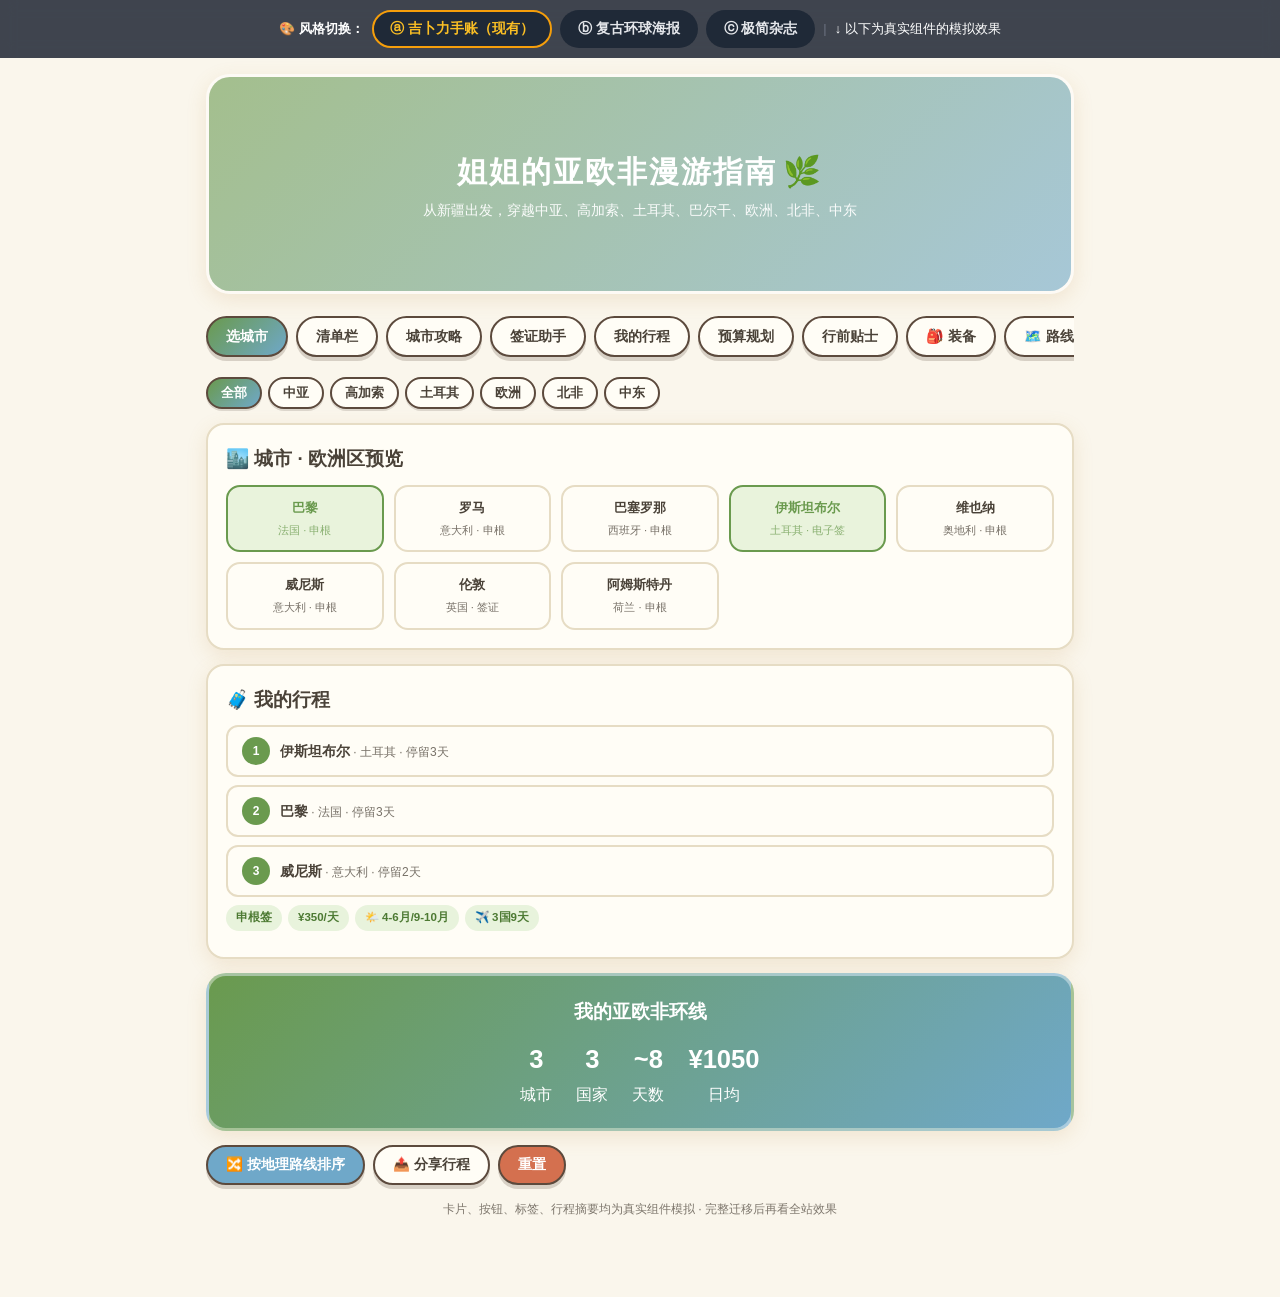
==== tools/style-preview.html @ d27e1eac "tab切换性能:异步渲染(视觉即时响应)+cities列表缓存+去fixed背景/backdrop-filter/hero过渡减负 Co-Authored-By: Claude <noreply@an" ====
<!DOCTYPE html>
<html lang="zh-CN" data-style="ghibli">
<head>
<meta charset="UTF-8">
<meta name="viewport" content="width=device-width, initial-scale=1.0">
<title>风格预览 · 姐姐的亚欧非漫游指南</title>
<style>
/* ============ 基底 ============ */
*{box-sizing:border-box;margin:0;padding:0;}
body{font-family:-apple-system,BlinkMacSystemFont,"PingFang SC","Microsoft YaHei",sans-serif;line-height:1.7;padding-bottom:60px;}
.demo{max-width:900px;margin:0 auto;padding:16px;}
#switcher{position:sticky;top:0;z-index:999;background:#111827cc;backdrop-filter:blur(8px);padding:10px 16px;display:flex;gap:8px;justify-content:center;flex-wrap:wrap;color:#fff;font-size:.8rem;}
#switcher button{padding:8px 16px;border-radius:999px;border:2px solid transparent;cursor:pointer;font-weight:700;font-size:.85rem;background:#1f2937;color:#e5e7eb;}
#switcher button.active{border-color:#f59e0b;color:#fbbf24;}
#switcher .sep{color:#6b7280;align-self:center;}

/* ============ 组件模板（HTML 结构共用，样式随主题变） ============ */
.demo-hero{position:relative;height:220px;border-radius:24px;overflow:hidden;margin-bottom:18px;background:url('https://images.unsplash.com/photo-1506905925346-21bda4d32df4?w=1600&q=75&fm=jpg&fit=crop&sat=-18&bri=5') center/cover;}
.demo-hero::before{content:"";position:absolute;inset:0;}
.demo-hero .t{position:absolute;left:0;right:0;top:50%;transform:translateY(-50%);text-align:center;z-index:2;}
.demo-hero h1{font-size:1.9rem;letter-spacing:2px;}
.demo-hero p{font-size:.9rem;opacity:.95;}
.demo-tabs{display:flex;gap:8px;overflow-x:auto;padding:4px 0;margin-bottom:16px;}
.demo-tabs button{flex-shrink:0;padding:9px 18px;border-radius:999px;cursor:pointer;font-weight:700;font-size:.88rem;font-family:inherit;}
.demo-tabs button.on{}
.demo-filter{display:flex;gap:6px;flex-wrap:wrap;margin-bottom:14px;}
.demo-filter button{padding:5px 13px;border-radius:999px;cursor:pointer;font-size:.82rem;font-weight:700;font-family:inherit;}
.demo-card{border-radius:18px;padding:18px;margin-bottom:14px;}
.demo-card h3{margin-bottom:10px;}
.demo-grid{display:grid;grid-template-columns:repeat(auto-fill,minmax(130px,1fr));gap:10px;}
.demo-chip{padding:10px;border-radius:14px;text-align:center;font-size:.82rem;font-weight:700;cursor:pointer;}
.demo-chip.sel{}
.demo-chip small{display:block;font-weight:400;font-size:.7rem;margin-top:2px;opacity:.75;}
.demo-rows{}
.demo-row{display:flex;align-items:center;gap:10px;padding:10px 14px;border-radius:12px;margin-bottom:8px;font-size:.85rem;font-weight:700;}
.demo-row .dot{width:28px;height:28px;border-radius:50%;display:flex;align-items:center;justify-content:center;color:#fff;font-size:.75rem;flex-shrink:0;}
.demo-row .sub{font-weight:400;font-size:.75rem;opacity:.75;}
.demo-tags{display:flex;gap:6px;flex-wrap:wrap;margin:8px 0;}
.demo-tag{padding:3px 10px;border-radius:999px;font-size:.72rem;font-weight:700;}
.demo-btns{display:flex;gap:8px;flex-wrap:wrap;margin-top:10px;}
.demo-btn{padding:9px 18px;border-radius:999px;cursor:pointer;font-weight:700;font-size:.85rem;font-family:inherit;}
.demo-btn.primary{}
.demo-btn.danger{}
.demo-summary{border-radius:20px;padding:20px;text-align:center;margin-bottom:14px;}
.demo-summary .nums{display:flex;justify-content:center;gap:24px;margin-top:10px;}
.demo-summary .nums b{font-size:1.6rem;display:block;}
.demo-note{margin-top:14px;font-size:.78rem;text-align:center;opacity:.7;}

/* ================================================================
   ⓐ 吉卜力手账风（现有）
================================================================ */
html[data-style="ghibli"]{
  --bg:#faf6ec;--card:#fffdf6;--primary:#6a9a4e;--secondary:#6fa8c9;--danger:#d4704f;
  --text:#4a4238;--text-light:#9c907f;--border:#e6dcc4;--ink:#5c4a3d;
  --shadow:0 6px 20px rgba(190,140,66,0.16);--radius:20px;--visited:#e9f3dc;--hover:#f7efda;
  --grad:linear-gradient(135deg,#6a9a4e,#6fa8c9);
}
html[data-style="ghibli"] body{background:var(--bg);color:var(--text);font-family:"幼圆","YouYuan","Yuanti SC",-apple-system,"PingFang SC","Microsoft YaHei",sans-serif;}
html[data-style="ghibli"] .demo-hero{border:3px solid rgba(255,255,255,.45);box-shadow:var(--shadow);}
html[data-style="ghibli"] .demo-hero::before{background:linear-gradient(135deg,rgba(106,154,78,.6),rgba(111,168,201,.6));}
html[data-style="ghibli"] .demo-hero .t{color:#fff;}
html[data-style="ghibli"] .demo-hero h1::after{content:"🌿";margin-left:6px;}
html[data-style="ghibli"] .demo-tabs button{border:2px solid var(--ink);background:var(--card);color:var(--text);box-shadow:0 4px 0 rgba(92,74,61,.22);}
html[data-style="ghibli"] .demo-tabs button.on{background:var(--grad);color:#fff;}
html[data-style="ghibli"] .demo-filter button{border:2px solid var(--ink);background:var(--card);color:var(--text);box-shadow:0 2px 0 rgba(92,74,61,.18);}
html[data-style="ghibli"] .demo-filter button.on{background:var(--grad);color:#fff;}
html[data-style="ghibli"] .demo-card{background:var(--card);border:2px solid var(--border);box-shadow:var(--shadow);}
html[data-style="ghibli"] .demo-chip{border:2px solid var(--border);background:var(--card);color:var(--text);}
html[data-style="ghibli"] .demo-chip:hover{background:var(--hover);transform:translateY(-3px) rotate(-1deg);box-shadow:var(--shadow);}
html[data-style="ghibli"] .demo-chip.sel{border-color:var(--primary);background:var(--visited);color:var(--primary);}
html[data-style="ghibli"] .demo-row{border:2px solid var(--border);background:var(--card);}
html[data-style="ghibli"] .demo-row .dot{background:var(--primary);}
html[data-style="ghibli"] .demo-tag{background:#e8f3dc;color:#4d7a33;}
html[data-style="ghibli"] .demo-btn{border:2px solid var(--ink);background:var(--card);color:var(--text);box-shadow:0 4px 0 rgba(92,74,61,.22);}
html[data-style="ghibli"] .demo-btn.primary{background:var(--secondary);color:#fff;}
html[data-style="ghibli"] .demo-btn.danger{background:var(--danger);color:#fff;}
html[data-style="ghibli"] .demo-summary{background:var(--grad);color:#fff;border:3px solid rgba(255,255,255,.4);box-shadow:var(--shadow);}

/* ================================================================
   ⓑ 复古环球旅行海报风（Vintage Explorer）
   羊皮纸 × 深海蓝 × 砖红 · 双线描边 · 衬线标题 · 邮戳印章感
================================================================ */
html[data-style="vintage"]{
  --bg:#f3ead8;--card:#fbf6ea;--primary:#1d4d5e;--secondary:#b8502f;--danger:#8a2f1d;
  --text:#2b2b24;--text-light:#8a7f6a;--border:#cbb98f;--ink:#1d4d5e;
  --shadow:0 4px 14px rgba(90,70,30,.14);--radius:6px;--visited:#e3eef0;--hover:#efe6cf;
  --grad:linear-gradient(135deg,#1d4d5e,#b8502f);
}
html[data-style="vintage"] body{background:var(--bg);color:var(--text);}
html[data-style="vintage"] .demo-hero{border:6px double var(--ink);border-radius:2px;box-shadow:var(--shadow);}
html[data-style="vintage"] .demo-hero::before{background:linear-gradient(160deg,rgba(29,77,94,.88),rgba(78,40,20,.72));}
html[data-style="vintage"] .demo-hero .t{color:#f5e9d0;font-family:Georgia,"Times New Roman","Songti SC",serif;}
html[data-style="vintage"] .demo-hero h1{font-size:2rem;letter-spacing:4px;font-weight:700;}
html[data-style="vintage"] .demo-hero h1::before{content:"✈ ";font-size:1.2rem;}
html[data-style="vintage"] .demo-hero p{letter-spacing:2px;font-size:.8rem;text-transform:uppercase;}
html[data-style="vintage"] .demo-tabs button{border:2px solid var(--ink);background:transparent;color:var(--ink);font-family:Georgia,serif;letter-spacing:1px;}
html[data-style="vintage"] .demo-tabs button.on{background:var(--ink);color:#f5e9d0;border-radius:0;}
html[data-style="vintage"] .demo-filter button{border:1px solid var(--border);background:var(--card);color:var(--text);border-radius:0;font-family:Georgia,serif;}
html[data-style="vintage"] .demo-filter button.on{background:var(--secondary);color:#fff;border-color:var(--secondary);}
html[data-style="vintage"] .demo-card{background:var(--card);border:1px solid var(--border);border-radius:0;box-shadow:var(--shadow);position:relative;}
html[data-style="vintage"] .demo-card h3{font-family:Georgia,serif;letter-spacing:1px;color:var(--ink);border-bottom:2px solid var(--secondary);padding-bottom:6px;display:inline-block;}
html[data-style="vintage"] .demo-chip{border:1px solid var(--border);background:var(--card);color:var(--text);border-radius:0;}
html[data-style="vintage"] .demo-chip:hover{background:var(--hover);border-color:var(--ink);}
html[data-style="vintage"] .demo-chip.sel{border:2px solid var(--ink);background:var(--visited);color:var(--ink);border-style:dashed;}
html[data-style="vintage"] .demo-row{border:1px solid var(--border);background:var(--card);border-radius:0;border-left:4px solid var(--secondary);}
html[data-style="vintage"] .demo-row .dot{background:var(--ink);border-radius:0;font-family:Georgia,serif;}
html[data-style="vintage"] .demo-tag{background:var(--card);color:var(--ink);border:1px solid var(--ink);border-radius:0;letter-spacing:.5px;}
html[data-style="vintage"] .demo-btn{border:2px solid var(--ink);background:transparent;color:var(--ink);border-radius:0;font-family:Georgia,serif;letter-spacing:1px;}
html[data-style="vintage"] .demo-btn.primary{background:var(--ink);color:#f5e9d0;}
html[data-style="vintage"] .demo-btn.danger{background:var(--secondary);color:#fff;border-color:var(--secondary);}
html[data-style="vintage"] .demo-summary{background:var(--ink);color:#f5e9d0;border:3px double var(--secondary);border-radius:2px;}
html[data-style="vintage"] .demo-summary h3{font-family:Georgia,serif;letter-spacing:3px;}
html[data-style="vintage"] .demo-note::before{content:"◎ ";color:var(--secondary);}

/* ================================================================
   ⓒ 现代极简杂志风（Editorial Minimal）
   纯白 × 墨黑 × 一抹克莱因蓝 · 无边框 · 细分割线 · 大留白
================================================================ */
html[data-style="minimal"]{
  --bg:#fafafa;--card:#ffffff;--primary:#12315e;--secondary:#1a56db;--danger:#d64545;
  --text:#111111;--text-light:#8a8a8a;--border:#e5e5e5;--ink:#111;
  --shadow:0 1px 2px rgba(0,0,0,.05);--radius:10px;--visited:#eef3ff;--hover:#f4f4f4;
  --grad:linear-gradient(135deg,#12315e,#1a56db);
}
html[data-style="minimal"] body{background:var(--bg);color:var(--text);font-family:-apple-system,BlinkMacSystemFont,"PingFang SC","Microsoft YaHei",sans-serif;}
html[data-style="minimal"] .demo-hero{border-radius:12px;box-shadow:none;border:1px solid #111;}
html[data-style="minimal"] .demo-hero::before{background:linear-gradient(180deg,rgba(18,49,94,.82),rgba(18,49,94,.35));}
html[data-style="minimal"] .demo-hero .t{color:#fff;text-align:left;padding:0 32px;top:50%;}
html[data-style="minimal"] .demo-hero h1{font-size:2.2rem;letter-spacing:-.5px;font-weight:800;}
html[data-style="minimal"] .demo-hero h1::after{content:"";display:block;width:44px;height:4px;background:#fff;margin-top:12px;}
html[data-style="minimal"] .demo-hero p{font-size:.85rem;opacity:.9;letter-spacing:1px;}
html[data-style="minimal"] .demo-tabs{border-bottom:1px solid var(--border);padding-bottom:0;margin-bottom:18px;}
html[data-style="minimal"] .demo-tabs button{border:none;background:none;color:var(--text-light);border-radius:0;padding:10px 4px;margin-right:18px;font-weight:600;font-size:.88rem;}
html[data-style="minimal"] .demo-tabs button.on{color:var(--primary);box-shadow:inset 0 -3px 0 var(--secondary);}
html[data-style="minimal"] .demo-filter button{border:1px solid var(--border);background:var(--card);color:var(--text-light);border-radius:999px;}
html[data-style="minimal"] .demo-filter button.on{background:var(--primary);border-color:var(--primary);color:#fff;}
html[data-style="minimal"] .demo-card{background:var(--card);border:none;border-radius:0;border-top:1px solid var(--border);box-shadow:none;padding:18px 4px;}
html[data-style="minimal"] .demo-card h3{font-weight:700;letter-spacing:-.3px;}
html[data-style="minimal"] .demo-chip{border:1px solid var(--border);background:var(--card);color:var(--text);border-radius:8px;}
html[data-style="minimal"] .demo-chip:hover{border-color:var(--primary);transform:translateY(-1px);}
html[data-style="minimal"] .demo-chip.sel{border:1.5px solid var(--primary);background:var(--visited);color:var(--primary);}
html[data-style="minimal"] .demo-row{border:1px solid var(--border);background:var(--card);border-radius:10px;}
html[data-style="minimal"] .demo-row .dot{background:var(--primary);border-radius:50%;}
html[data-style="minimal"] .demo-tag{background:var(--bg);color:var(--text);border:1px solid var(--border);}
html[data-style="minimal"] .demo-btn{border:none;background:var(--bg);color:var(--text);border:1px solid var(--border);border-radius:999px;}
html[data-style="minimal"] .demo-btn.primary{background:var(--primary);color:#fff;border-color:var(--primary);}
html[data-style="minimal"] .demo-btn.danger{background:#fff;color:var(--danger);border:1px solid var(--danger);}
html[data-style="minimal"] .demo-summary{background:var(--card);color:var(--text);border:1px solid var(--border);border-radius:14px;}
html[data-style="minimal"] .demo-summary h3{color:var(--primary);}
html[data-style="minimal"] .demo-summary .nums b{color:var(--primary);}
</style>
</head>
<body>

<div id="switcher">
  <span style="align-self:center;font-weight:700;">🎨 风格切换：</span>
  <button data-s="ghibli" class="active">ⓐ 吉卜力手账（现有）</button>
  <button data-s="vintage">ⓑ 复古环球海报</button>
  <button data-s="minimal">ⓒ 极简杂志</button>
  <span class="sep">|</span>
  <span style="align-self:center;">↓ 以下为真实组件的模拟效果</span>
</div>

<div class="demo">
  <!-- Hero -->
  <div class="demo-hero">
    <div class="t">
      <h1>姐姐的亚欧非漫游指南</h1>
      <p>从新疆出发，穿越中亚、高加索、土耳其、巴尔干、欧洲、北非、中东</p>
    </div>
  </div>

  <!-- Tabs -->
  <div class="demo-tabs">
    <button class="on">选城市</button><button>清单栏</button><button>城市攻略</button>
    <button>签证助手</button><button>我的行程</button><button>预算规划</button>
    <button>行前贴士</button><button>🎒 装备</button><button>🗺️ 路线地图</button>
  </div>

  <!-- 筛选 -->
  <div class="demo-filter">
    <button class="on">全部</button><button>中亚</button><button>高加索</button>
    <button>土耳其</button><button>欧洲</button><button>北非</button><button>中东</button>
  </div>

  <!-- 城市网格 -->
  <div class="demo-card">
    <h3>🏙️ 城市 · 欧洲区预览</h3>
    <div class="demo-grid">
      <div class="demo-chip sel">巴黎<small>法国 · 申根</small></div>
      <div class="demo-chip">罗马<small>意大利 · 申根</small></div>
      <div class="demo-chip">巴塞罗那<small>西班牙 · 申根</small></div>
      <div class="demo-chip sel">伊斯坦布尔<small>土耳其 · 电子签</small></div>
      <div class="demo-chip">维也纳<small>奥地利 · 申根</small></div>
      <div class="demo-chip">威尼斯<small>意大利 · 申根</small></div>
      <div class="demo-chip">伦敦<small>英国 · 签证</small></div>
      <div class="demo-chip">阿姆斯特丹<small>荷兰 · 申根</small></div>
    </div>
  </div>

  <!-- 行程列表 -->
  <div class="demo-card">
    <h3>🧳 我的行程</h3>
    <div class="demo-rows">
      <div class="demo-row"><div class="dot">1</div><div>伊斯坦布尔<span class="sub"> · 土耳其 · 停留3天</span></div></div>
      <div class="demo-row"><div class="dot">2</div><div>巴黎<span class="sub"> · 法国 · 停留3天</span></div></div>
      <div class="demo-row"><div class="dot">3</div><div>威尼斯<span class="sub"> · 意大利 · 停留2天</span></div></div>
    </div>
    <div class="demo-tags">
      <span class="demo-tag">申根签</span><span class="demo-tag">¥350/天</span>
      <span class="demo-tag">🌤️ 4-6月/9-10月</span><span class="demo-tag">✈️ 3国9天</span>
    </div>
  </div>

  <!-- 统计摘要 + 按钮 -->
  <div class="demo-summary">
    <h3>我的亚欧非环线</h3>
    <div class="nums"><div><b>3</b>城市</div><div><b>3</b>国家</div><div><b>~8</b>天数</div><div><b>¥1050</b>日均</div></div>
  </div>
  <div class="demo-btns">
    <button class="demo-btn primary">🔀 按地理路线排序</button>
    <button class="demo-btn">📤 分享行程</button>
    <button class="demo-btn danger">重置</button>
  </div>

  <p class="demo-note">卡片、按钮、标签、行程摘要均为真实组件模拟 · 完整迁移后再看全站效果</p>
</div>

<script>
document.querySelectorAll('#switcher button[data-s]').forEach(b=>{
  b.onclick=()=>{
    document.documentElement.setAttribute('data-style', b.dataset.s);
    document.querySelectorAll('#switcher button').forEach(x=>x.classList.remove('active'));
    b.classList.add('active');
  };
});
</script>
</body>
</html>
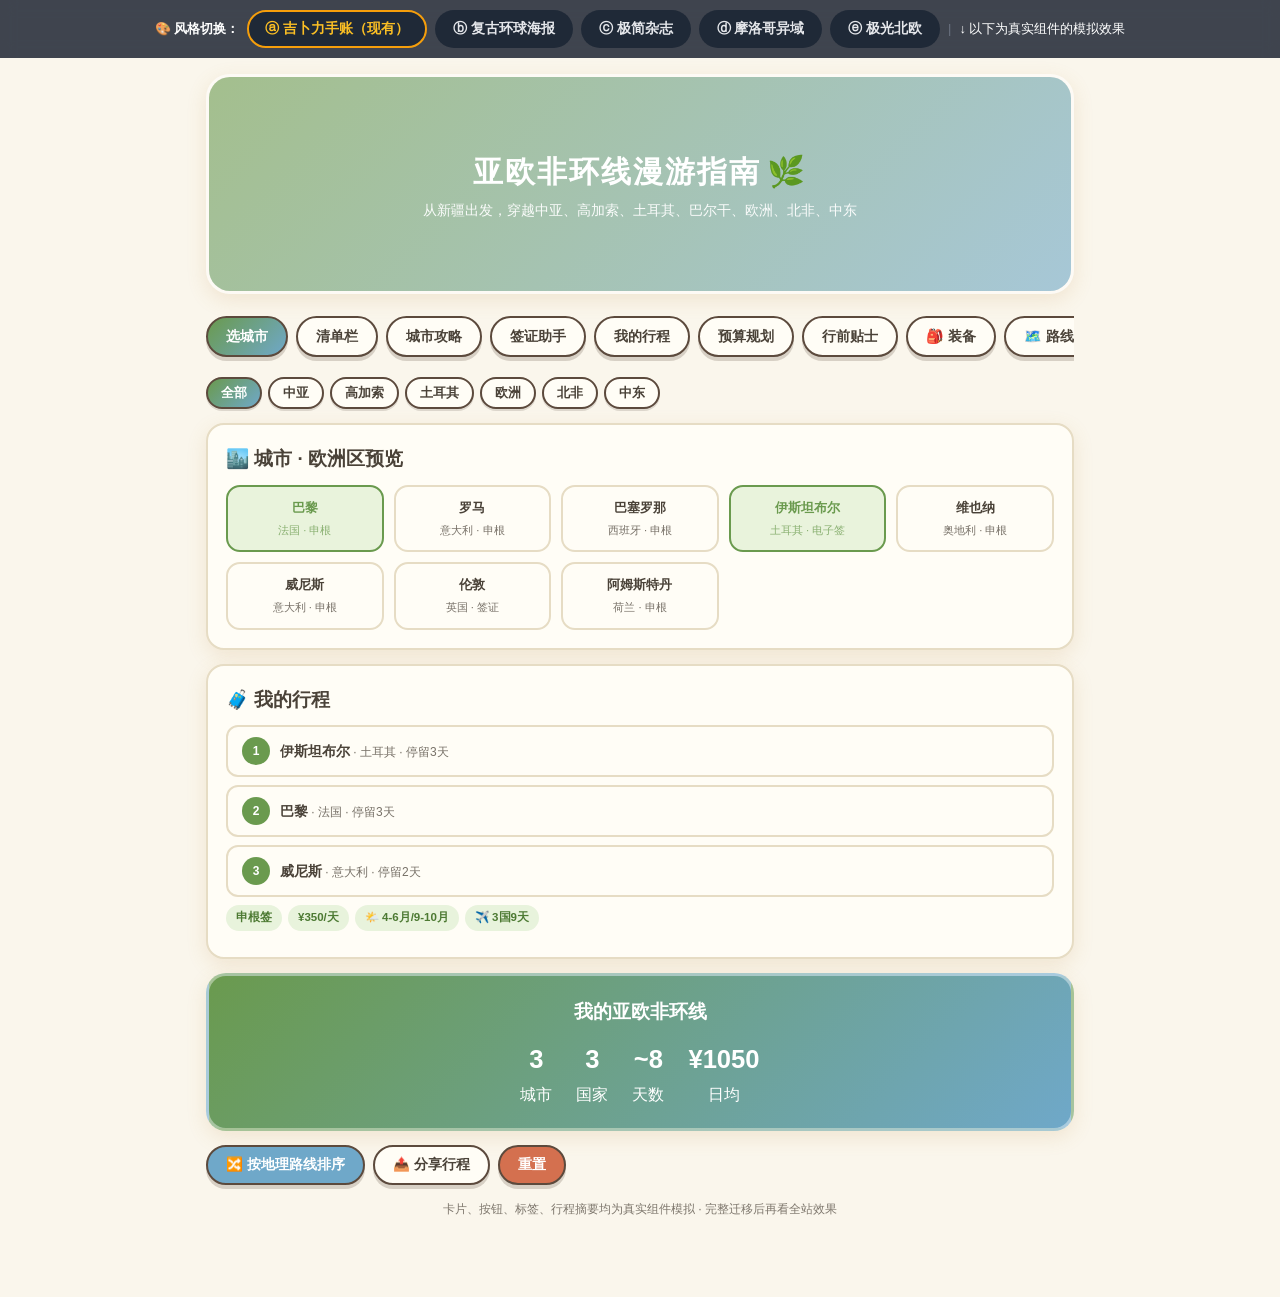
==== commit abf6920f: "改名亚欧非环线漫游指南(去个人化) + 极光北欧风格&风格切换器 + 城市攻略笔记功能 Co-Authored-By: Claude <noreply@anthropic.com>" ====
--- a/tools/style-preview.html
+++ b/tools/style-preview.html
@@ -3,7 +3,7 @@
 <head>
 <meta charset="UTF-8">
 <meta name="viewport" content="width=device-width, initial-scale=1.0">
-<title>风格预览 · 姐姐的亚欧非漫游指南</title>
+<title>风格预览 · 亚欧非环线漫游指南</title>
 <style>
 /* ============ 基底 ============ */
 *{box-sizing:border-box;margin:0;padding:0;}
@@ -148,6 +148,94 @@
 html[data-style="minimal"] .demo-summary{background:var(--card);color:var(--text);border:1px solid var(--border);border-radius:14px;}
 html[data-style="minimal"] .demo-summary h3{color:var(--primary);}
 html[data-style="minimal"] .demo-summary .nums b{color:var(--primary);}
+
+/* ================================================================
+   ⓓ 摩洛哥异域风（Moroccan Riads）
+   赤陶砖红 × 深陶蓝 × 沙漠金 · 佐利格菱形纹理 · 拱形圆角 · 异域印章感
+================================================================ */
+html[data-style="morocco"]{
+  --bg:#f6eeda;--card:#fffaf0;--primary:#b5502e;--secondary:#1f4e5f;--danger:#8a2f1d;
+  --text:#3d2f26;--text-light:#9c8a6f;--border:#d8c49a;--ink:#1f4e5f;
+  --shadow:0 6px 18px rgba(122,74,40,.16);--radius:10px;--visited:#f3e2c4;--hover:#f4e9d2;
+  --grad:linear-gradient(135deg,#b5502e,#1f4e5f);
+}
+html[data-style="morocco"] body{
+  background:var(--bg);
+  background-image:
+    repeating-linear-gradient(45deg, rgba(181,80,46,.05) 0 1px, transparent 1px 10px),
+    repeating-linear-gradient(-45deg, rgba(31,78,95,.05) 0 1px, transparent 1px 10px);
+  color:var(--text);
+}
+html[data-style="morocco"] .demo-hero{border:4px solid rgba(255,250,240,.55);border-radius:22px 22px 6px 6px;box-shadow:var(--shadow);}
+html[data-style="morocco"] .demo-hero::before{background:linear-gradient(160deg,rgba(31,78,95,.90),rgba(181,80,46,.82));}
+html[data-style="morocco"] .demo-hero .t{color:#f8efdd;}
+html[data-style="morocco"] .demo-hero h1{font-size:1.8rem;letter-spacing:3px;}
+html[data-style="morocco"] .demo-hero h1::before{content:"◆ ";font-size:.9rem;color:#e8c07a;}
+html[data-style="morocco"] .demo-hero h1::after{content:" ◆";font-size:.9rem;color:#e8c07a;}
+html[data-style="morocco"] .demo-hero p{letter-spacing:2px;font-size:.8rem;}
+html[data-style="morocco"] .demo-tabs button{border:2px solid var(--ink);background:var(--card);color:var(--text);border-radius:14px 14px 4px 4px;}
+html[data-style="morocco"] .demo-tabs button.on{background:var(--grad);color:#f8efdd;border-color:var(--ink);}
+html[data-style="morocco"] .demo-filter button{border:1.5px solid var(--border);background:var(--card);color:var(--text);border-radius:4px;}
+html[data-style="morocco"] .demo-filter button.on{background:var(--primary);color:#fff;border-color:var(--primary);}
+html[data-style="morocco"] .demo-card{background:var(--card);border:1px solid var(--border);border-radius:16px 16px 4px 4px;box-shadow:var(--shadow);}
+html[data-style="morocco"] .demo-card h3{color:var(--secondary);border-bottom:2px solid var(--primary);padding-bottom:6px;display:inline-block;letter-spacing:1px;}
+html[data-style="morocco"] .demo-chip{border:1px solid var(--border);background:var(--card);color:var(--text);border-radius:4px;}
+html[data-style="morocco"] .demo-chip:hover{background:var(--hover);transform:translateY(-2px);border-color:var(--primary);}
+html[data-style="morocco"] .demo-chip.sel{border:2px solid var(--primary);background:var(--visited);color:var(--primary);}
+html[data-style="morocco"] .demo-row{border:1px solid var(--border);background:var(--card);border-radius:6px;border-left:5px solid var(--secondary);}
+html[data-style="morocco"] .demo-row .dot{background:var(--primary);border-radius:4px;}
+html[data-style="morocco"] .demo-tag{background:#f3e2c4;color:#8a5a20;border:1px solid #e0c68f;}
+html[data-style="morocco"] .demo-btn{border:2px solid var(--ink);background:var(--card);color:var(--text);border-radius:6px;letter-spacing:1px;}
+html[data-style="morocco"] .demo-btn.primary{background:var(--secondary);color:#f8efdd;border-color:var(--secondary);}
+html[data-style="morocco"] .demo-btn.danger{background:var(--primary);color:#fff;border-color:var(--primary);}
+html[data-style="morocco"] .demo-summary{background:var(--grad);color:#f8efdd;border:4px double rgba(232,192,122,.55);border-radius:18px 18px 6px 6px;}
+html[data-style="morocco"] .demo-summary h3{letter-spacing:2px;}
+html[data-style="morocco"] .demo-note::before{content:"❖ ";color:var(--primary);}
+
+/* ================================================================
+   ⓔ 极光北欧风（Aurora Nordic）
+   雪白 × 深夜蓝 × 极光绿紫渐变 · 柔和圆角 · 发光线条 · 清透高级感
+================================================================ */
+html[data-style="aurora"]{
+  --bg:#f4f6fb;--card:#ffffff;--primary:#1d3a6e;--secondary:#3d6bb5;--danger:#d4535a;
+  --text:#1c2333;--text-light:#7c86a1;--border:#dfe5f2;--ink:#2a3550;
+  --shadow:0 8px 30px rgba(42,53,80,.10);--radius:16px;--visited:#eaf1ff;--hover:#f0f3fa;
+  --grad:linear-gradient(135deg,#1d3a6e,#4c7fd0);
+}
+html[data-style="aurora"] body{
+  background:var(--bg);
+  background-image:
+    radial-gradient(ellipse 600px 300px at 85% -10%, rgba(65,217,141,.14), transparent 65%),
+    radial-gradient(ellipse 500px 260px at 10% -5%, rgba(111,123,255,.12), transparent 60%);
+  color:var(--text);
+  font-family:-apple-system,BlinkMacSystemFont,"PingFang SC","Microsoft YaHei",sans-serif;
+}
+html[data-style="aurora"] .demo-hero{border:none;border-radius:20px;box-shadow:0 12px 40px rgba(29,58,110,.22);}
+html[data-style="aurora"] .demo-hero::before{background:linear-gradient(150deg,rgba(16,28,51,.88) 0%,rgba(29,58,110,.82) 45%,rgba(61,107,181,.72) 100%);}
+html[data-style="aurora"] .demo-hero::after{content:"";position:absolute;inset:0;background:linear-gradient(120deg,transparent 20%,rgba(65,217,141,.35) 45%,transparent 60%,rgba(111,123,255,.30) 75%,transparent 90%);mix-blend-mode:screen;}
+html[data-style="aurora"] .demo-hero .t{color:#fff;z-index:3;}
+html[data-style="aurora"] .demo-hero h1{font-size:2rem;font-weight:800;letter-spacing:1px;}
+html[data-style="aurora"] .demo-hero h1::after{content:"✦";margin-left:8px;color:#7ee0a3;font-size:1.1rem;}
+html[data-style="aurora"] .demo-hero p{font-size:.85rem;opacity:.92;letter-spacing:1px;}
+html[data-style="aurora"] .demo-tabs button{border:1px solid var(--border);background:var(--card);color:var(--text-light);border-radius:999px;font-weight:600;}
+html[data-style="aurora"] .demo-tabs button.on{background:var(--grad);color:#fff;border-color:transparent;box-shadow:0 4px 14px rgba(61,107,181,.35);}
+html[data-style="aurora"] .demo-filter button{border:1px solid var(--border);background:var(--card);color:var(--text-light);border-radius:999px;font-weight:600;}
+html[data-style="aurora"] .demo-filter button.on{background:var(--primary);color:#fff;border-color:var(--primary);}
+html[data-style="aurora"] .demo-card{background:var(--card);border:1px solid var(--border);border-radius:16px;box-shadow:var(--shadow);}
+html[data-style="aurora"] .demo-card h3{color:var(--primary);}
+html[data-style="aurora"] .demo-chip{border:1px solid var(--border);background:var(--card);color:var(--text);border-radius:12px;}
+html[data-style="aurora"] .demo-chip:hover{border-color:var(--secondary);transform:translateY(-2px);box-shadow:0 6px 16px rgba(61,107,181,.12);}
+html[data-style="aurora"] .demo-chip.sel{border:1.5px solid var(--secondary);background:var(--visited);color:var(--primary);}
+html[data-style="aurora"] .demo-row{border:1px solid var(--border);background:var(--card);border-radius:12px;box-shadow:0 2px 8px rgba(42,53,80,.04);}
+html[data-style="aurora"] .demo-row .dot{background:linear-gradient(135deg,#41d98d,#3d6bb5);}
+html[data-style="aurora"] .demo-tag{background:#eaf1ff;color:var(--primary);border:1px solid #d5e1f7;}
+html[data-style="aurora"] .demo-btn{border:none;background:var(--card);color:var(--text);border:1px solid var(--border);border-radius:999px;font-weight:600;}
+html[data-style="aurora"] .demo-btn.primary{background:linear-gradient(135deg,#41d98d,#3d6bb5);color:#fff;border:none;box-shadow:0 4px 14px rgba(65,217,141,.3);}
+html[data-style="aurora"] .demo-btn.danger{background:#fff;color:var(--danger);border:1px solid var(--danger);}
+html[data-style="aurora"] .demo-summary{background:linear-gradient(135deg,#101c33,#1d3a6e 55%,#3d6bb5);color:#fff;border:none;border-radius:20px;box-shadow:0 10px 30px rgba(29,58,110,.25);}
+html[data-style="aurora"] .demo-summary h3{color:#7ee0a3;letter-spacing:1px;}
+html[data-style="aurora"] .demo-summary .nums b{color:#fff;}
+html[data-style="aurora"] .demo-note::before{content:"✦ ";color:#41d98d;}
 </style>
 </head>
 <body>
@@ -157,6 +245,8 @@
   <button data-s="ghibli" class="active">ⓐ 吉卜力手账（现有）</button>
   <button data-s="vintage">ⓑ 复古环球海报</button>
   <button data-s="minimal">ⓒ 极简杂志</button>
+  <button data-s="morocco">ⓓ 摩洛哥异域</button>
+  <button data-s="aurora">ⓔ 极光北欧</button>
   <span class="sep">|</span>
   <span style="align-self:center;">↓ 以下为真实组件的模拟效果</span>
 </div>
@@ -165,7 +255,7 @@
   <!-- Hero -->
   <div class="demo-hero">
     <div class="t">
-      <h1>姐姐的亚欧非漫游指南</h1>
+      <h1>亚欧非环线漫游指南</h1>
       <p>从新疆出发，穿越中亚、高加索、土耳其、巴尔干、欧洲、北非、中东</p>
     </div>
   </div>
